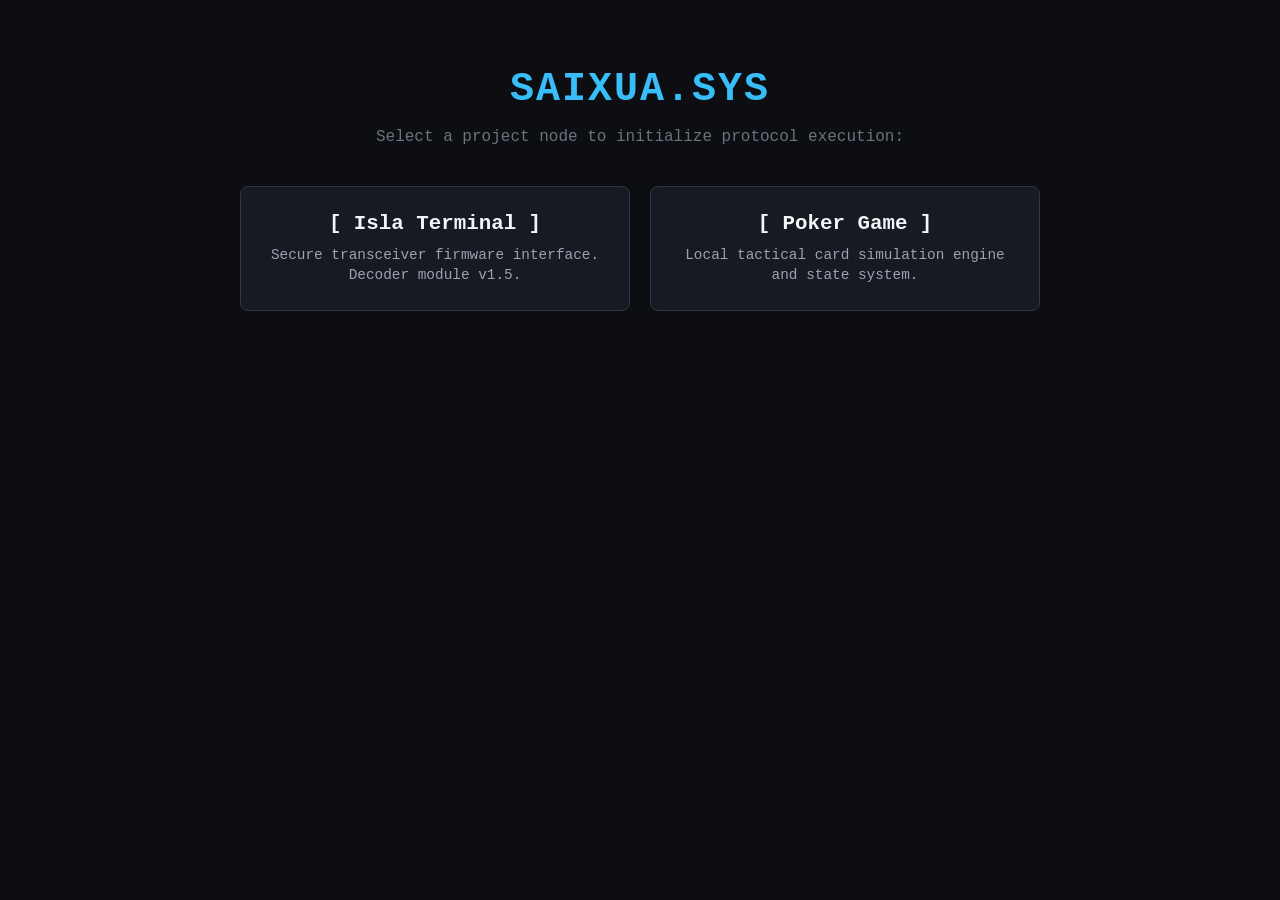
==== index.html @ 43edd9dd "Create index.html" ====
<!DOCTYPE html>
<html lang="en">
<head>
    <meta charset="UTF-8">
    <meta name="viewport" content="width=device-width, initial-scale=1.0">
    <title>Saixua | Project Hub</title>
    <style>
        body {
            background-color: #0d0e12;
            color: #d1d5db;
            font-family: 'Courier New', Courier, monospace;
            padding: 40px 20px;
            margin: 0;
            text-align: center;
        }
        .container {
            max-width: 800px;
            margin: 0 auto;
        }
        h1 {
            color: #38bdf8;
            font-size: 2.5rem;
            margin-bottom: 10px;
            letter-spacing: 2px;
        }
        .subtitle {
            color: #6b7280;
            margin-bottom: 40px;
        }
        .grid {
            display: grid;
            grid-template-columns: repeat(auto-fit, minmax(250px, 1fr));
            gap: 20px;
            margin-top: 20px;
        }
        .card {
            background-color: #171923;
            border: 1px solid #2d3748;
            border-radius: 8px;
            padding: 25px;
            text-decoration: none;
            color: inherit;
            transition: all 0.2s ease-in-out;
            display: block;
        }
        .card:hover {
            border-color: #38bdf8;
            transform: translateY(-4px);
            box-shadow: 0 4px 20px rgba(56, 189, 248, 0.15);
        }
        .card h3 {
            color: #f3f4f6;
            margin: 0 0 10px 0;
            font-size: 1.3rem;
        }
        .card p {
            margin: 0;
            font-size: 0.9rem;
            color: #9ca3af;
            line-height: 1.4;
        }
    </style>
</head>
<body>

    <div class="container">
        <h1>SAIXUA.SYS</h1>
        <p class="subtitle">Select a project node to initialize protocol execution:</p>

        <div class="grid">
            <!-- ISLA TERMINAL NODE -->
            <a href="https://github.io" class="card">
                <h3>[ Isla Terminal ]</h3>
                <p>Secure transceiver firmware interface. Decoder module v1.5.</p>
            </a>

            <!-- POKER GAME NODE -->
            <a href="https://github.io" class="card">
                <h3>[ Poker Game ]</h3>
                <p>Local tactical card simulation engine and state system.</p>
            </a>
            
            <!-- FUTURE PROJECTS GO HERE -->
        </div>
    </div>

</body>
</html>
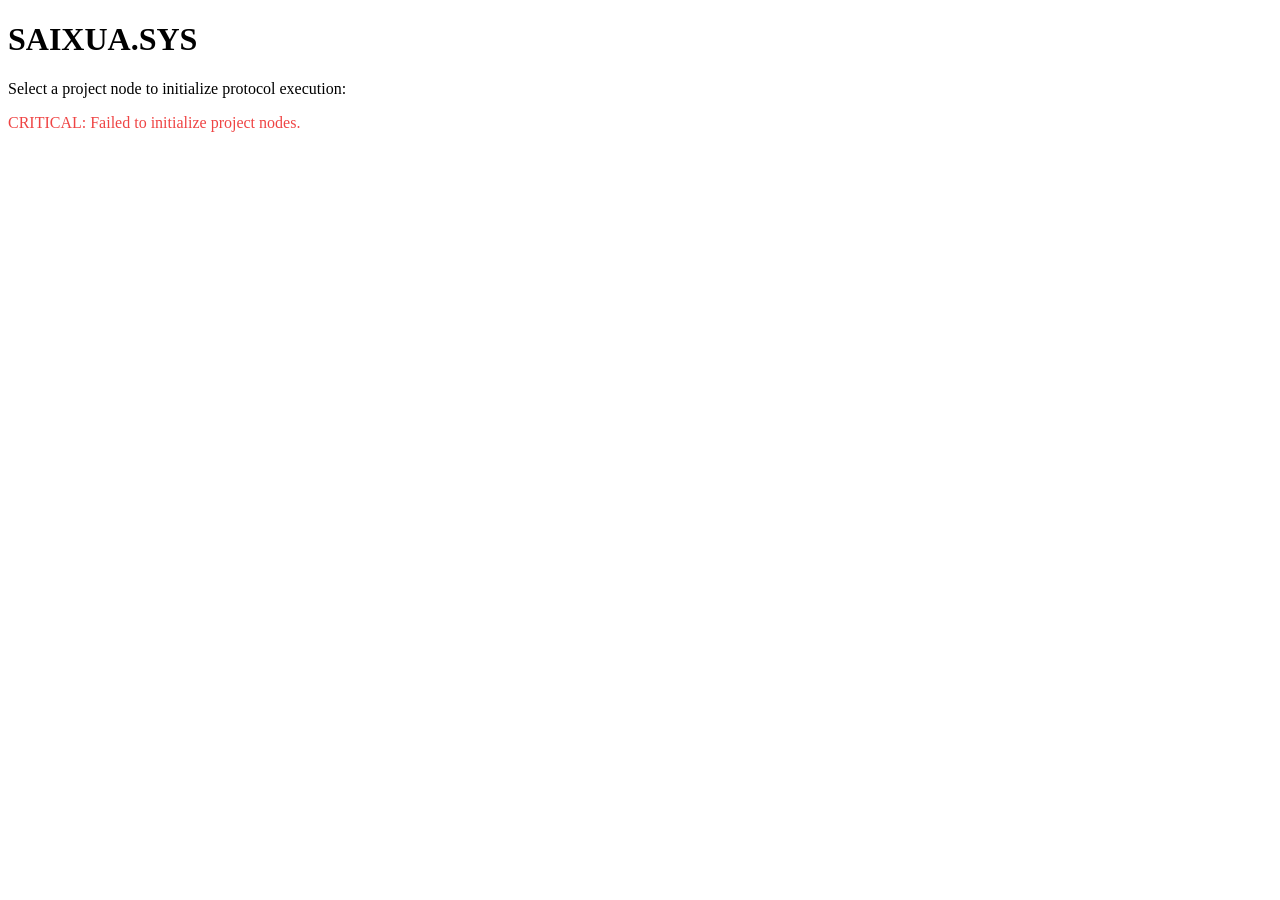
==== commit 775afcee: "functional separation of css/js/html" ====
--- a/index.html
+++ b/index.html
@@ -4,62 +4,8 @@
     <meta charset="UTF-8">
     <meta name="viewport" content="width=device-width, initial-scale=1.0">
     <title>Saixua | Project Hub</title>
-    <style>
-        body {
-            background-color: #0d0e12;
-            color: #d1d5db;
-            font-family: 'Courier New', Courier, monospace;
-            padding: 40px 20px;
-            margin: 0;
-            text-align: center;
-        }
-        .container {
-            max-width: 800px;
-            margin: 0 auto;
-        }
-        h1 {
-            color: #38bdf8;
-            font-size: 2.5rem;
-            margin-bottom: 10px;
-            letter-spacing: 2px;
-        }
-        .subtitle {
-            color: #6b7280;
-            margin-bottom: 40px;
-        }
-        .grid {
-            display: grid;
-            grid-template-columns: repeat(auto-fit, minmax(250px, 1fr));
-            gap: 20px;
-            margin-top: 20px;
-        }
-        .card {
-            background-color: #171923;
-            border: 1px solid #2d3748;
-            border-radius: 8px;
-            padding: 25px;
-            text-decoration: none;
-            color: inherit;
-            transition: all 0.2s ease-in-out;
-            display: block;
-        }
-        .card:hover {
-            border-color: #38bdf8;
-            transform: translateY(-4px);
-            box-shadow: 0 4px 20px rgba(56, 189, 248, 0.15);
-        }
-        .card h3 {
-            color: #f3f4f6;
-            margin: 0 0 10px 0;
-            font-size: 1.3rem;
-        }
-        .card p {
-            margin: 0;
-            font-size: 0.9rem;
-            color: #9ca3af;
-            line-height: 1.4;
-        }
-    </style>
+    <!-- Link to your CSS file -->
+    <link rel="stylesheet" href="style.css">
 </head>
 <body>
 
@@ -67,22 +13,11 @@
         <h1>SAIXUA.SYS</h1>
         <p class="subtitle">Select a project node to initialize protocol execution:</p>
 
-        <div class="grid">
-            <!-- ISLA TERMINAL NODE -->
-            <a href="https://github.io" class="card">
-                <h3>[ Isla Terminal ]</h3>
-                <p>Secure transceiver firmware interface. Decoder module v1.5.</p>
-            </a>
-
-            <!-- POKER GAME NODE -->
-            <a href="https://github.io" class="card">
-                <h3>[ Poker Game ]</h3>
-                <p>Local tactical card simulation engine and state system.</p>
-            </a>
-            
-            <!-- FUTURE PROJECTS GO HERE -->
-        </div>
+        <!-- The JavaScript will dynamically inject cards here -->
+        <div id="project-grid" class="grid"></div>
     </div>
 
+    <!-- Link to your JavaScript app file -->
+    <script src="app.js"></script>
 </body>
-</html>
+</html>
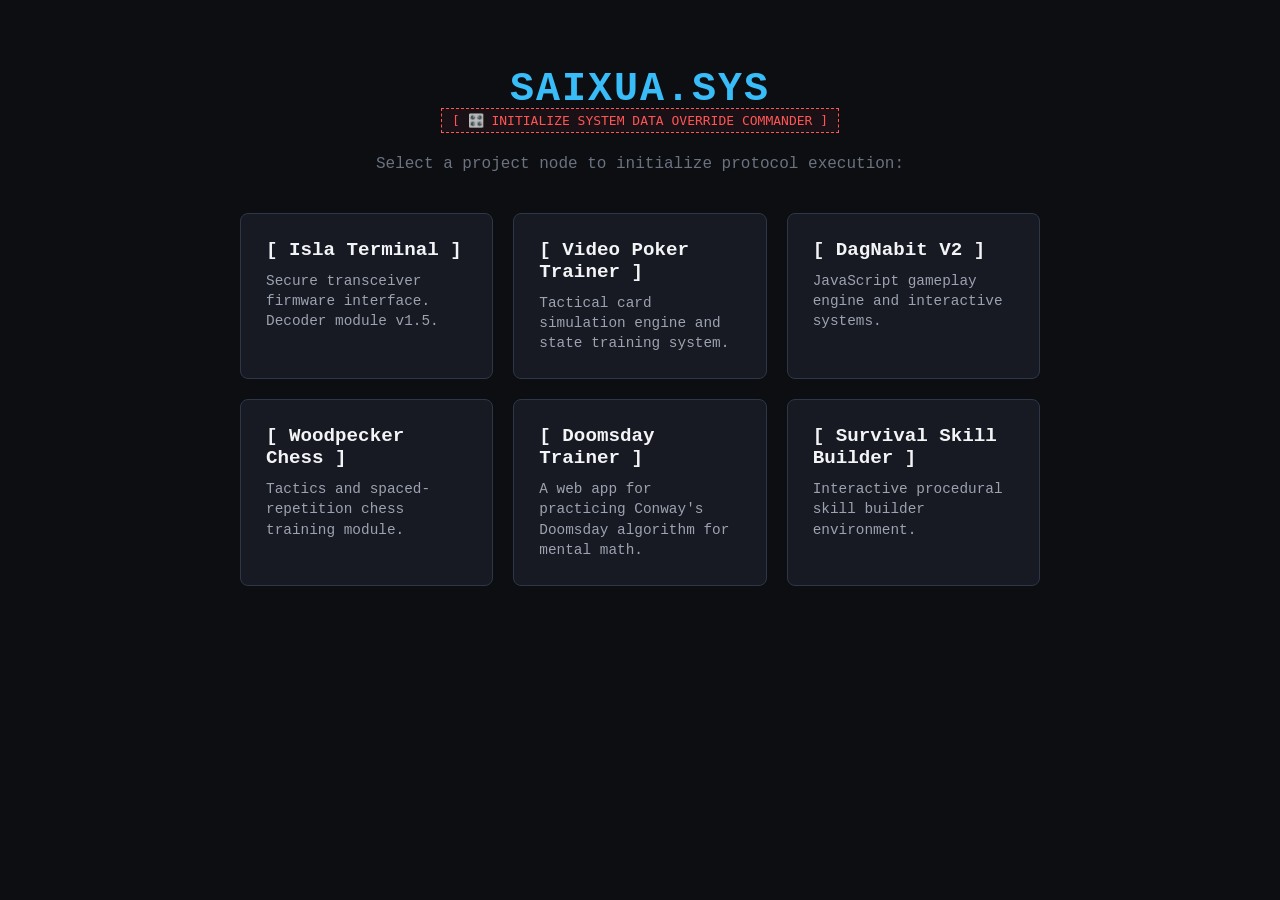
==== commit ab771e8c: "localstorage adjustments. allowed the user to manually change their individual stats and clear them " ====
--- a/index.html
+++ b/index.html
@@ -11,6 +11,12 @@
 
     <div class="container">
         <h1>SAIXUA.SYS</h1>
+		<!-- Place this right underneath your <h1>SAIXUA.SYS</h1> header -->
+		<div class="sys-utility-bar" style="text-align: center; margin: -10px 0 25px 0;">
+			<a href="cache.html" style="color: #ff5555; font-family: monospace; font-size: 13px; text-decoration: none; border: 1px dashed #ff5555; padding: 4px 10px; background: rgba(255, 85, 85, 0.05);">
+			[ 🎛️ INITIALIZE SYSTEM DATA OVERRIDE COMMANDER ]
+			</a>
+		</div>
         <p class="subtitle">Select a project node to initialize protocol execution:</p>
 
         <!-- The JavaScript will dynamically inject cards here -->
--- a/style.css
+++ b/style.css
@@ -0,0 +1,62 @@
+body {
+    background-color: #0d0e12;
+    color: #d1d5db;
+    font-family: 'Courier New', Courier, monospace;
+    padding: 40px 20px;
+    margin: 0;
+    text-align: center;
+}
+.container {
+    max-width: 800px;
+    margin: 0 auto;
+}
+h1 {
+    color: #38bdf8;
+    font-size: 2.5rem;
+    margin-bottom: 10px;
+    letter-spacing: 2px;
+}
+.subtitle {
+    color: #6b7280;
+    margin-bottom: 40px;
+}
+.grid {
+    display: grid;
+    grid-template-columns: repeat(auto-fit, minmax(250px, 1fr));
+    gap: 20px;
+    margin-top: 20px;
+}
+.card {
+    background-color: #171923;
+    border: 1px solid #2d3748;
+    border-radius: 8px;
+    padding: 25px;
+    text-decoration: none;
+    color: inherit;
+    transition: all 0.2s ease-in-out;
+    display: block;
+    text-align: left;
+}
+.card:hover {
+    border-color: #38bdf8;
+    transform: translateY(-4px);
+    box-shadow: 0 4px 20px rgba(56, 189, 248, 0.15);
+}
+.card h3 {
+    color: #f3f4f6;
+    margin: 0 0 10px 0;
+    font-size: 1.2rem;
+}
+.card p {
+    margin: 0;
+    font-size: 0.9rem;
+    color: #9ca3af;
+    line-height: 1.4;
+}
+
+.sys-utility-bar a:hover {
+    background: #ff5555 !important;
+    color: #000000 !important;
+    box-shadow: 0 0 10px rgba(255, 85, 85, 0.5);
+    cursor: pointer;
+}
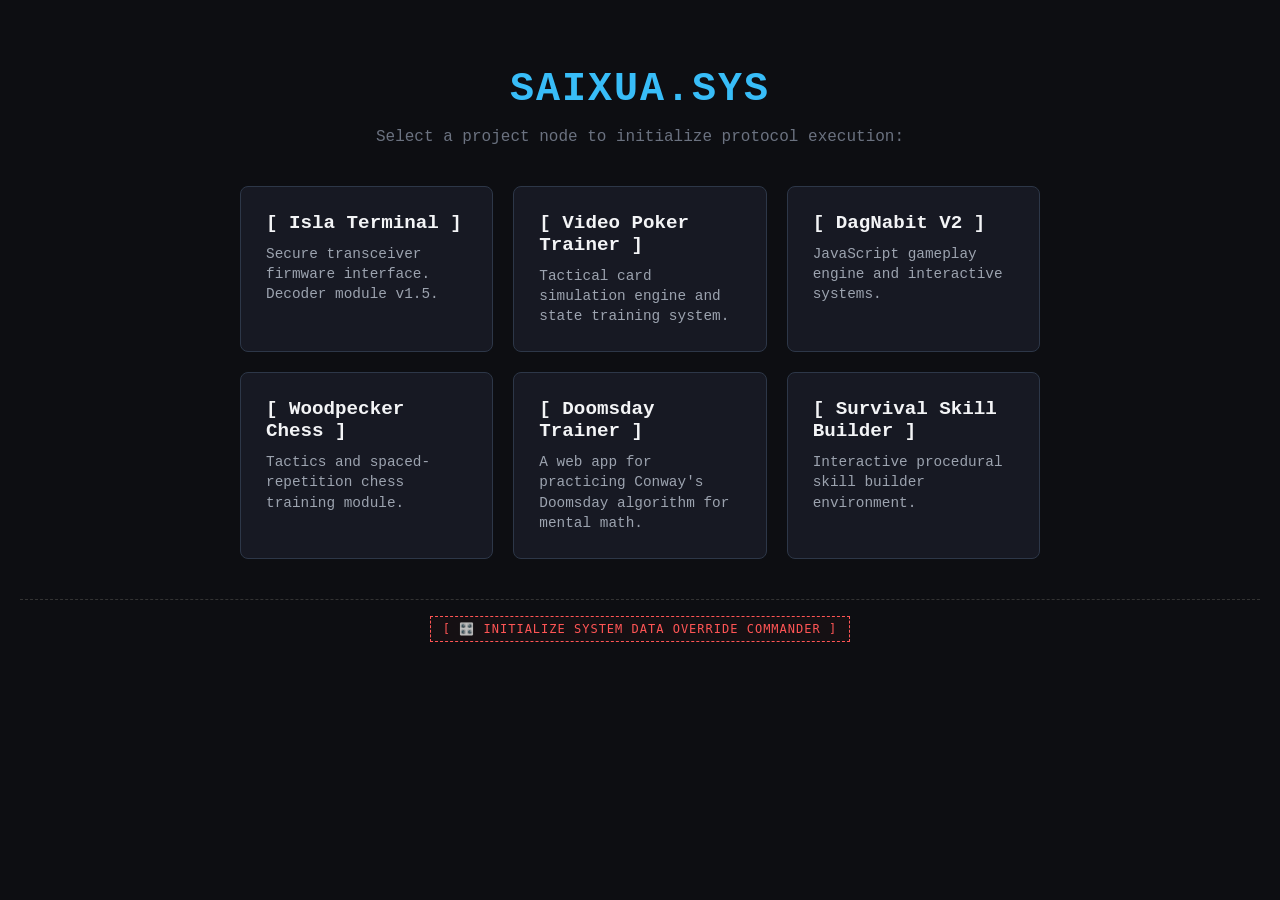
==== commit dff96fcf: "Update index.html" ====
--- a/index.html
+++ b/index.html
@@ -11,19 +11,18 @@
 
     <div class="container">
         <h1>SAIXUA.SYS</h1>
-		<!-- Place this right underneath your <h1>SAIXUA.SYS</h1> header -->
-		<div class="sys-utility-bar" style="text-align: center; margin: -10px 0 25px 0;">
-			<a href="cache.html" style="color: #ff5555; font-family: monospace; font-size: 13px; text-decoration: none; border: 1px dashed #ff5555; padding: 4px 10px; background: rgba(255, 85, 85, 0.05);">
-			[ 🎛️ INITIALIZE SYSTEM DATA OVERRIDE COMMANDER ]
-			</a>
-		</div>
+		
         <p class="subtitle">Select a project node to initialize protocol execution:</p>
 
         <!-- The JavaScript will dynamically inject cards here -->
         <div id="project-grid" class="grid"></div>
     </div>
-
-    <!-- Link to your JavaScript app file -->
+	
     <script src="app.js"></script>
+	 <footer class="sys-utility-bar" style="text-align: center; margin: 40px 0 20px 0; border-top: 1px dashed #333; padding-top: 20px;">
+        <a href="cache.html" style="color: #ff5555; font-family: monospace; font-size: 12px; text-decoration: none; border: 1px dashed #ff5555; padding: 5px 12px; background: rgba(255, 85, 85, 0.03); letter-spacing: 1px;">
+            [ 🎛️ INITIALIZE SYSTEM DATA OVERRIDE COMMANDER ]
+        </a>
+    </footer>
 </body>
 </html>
